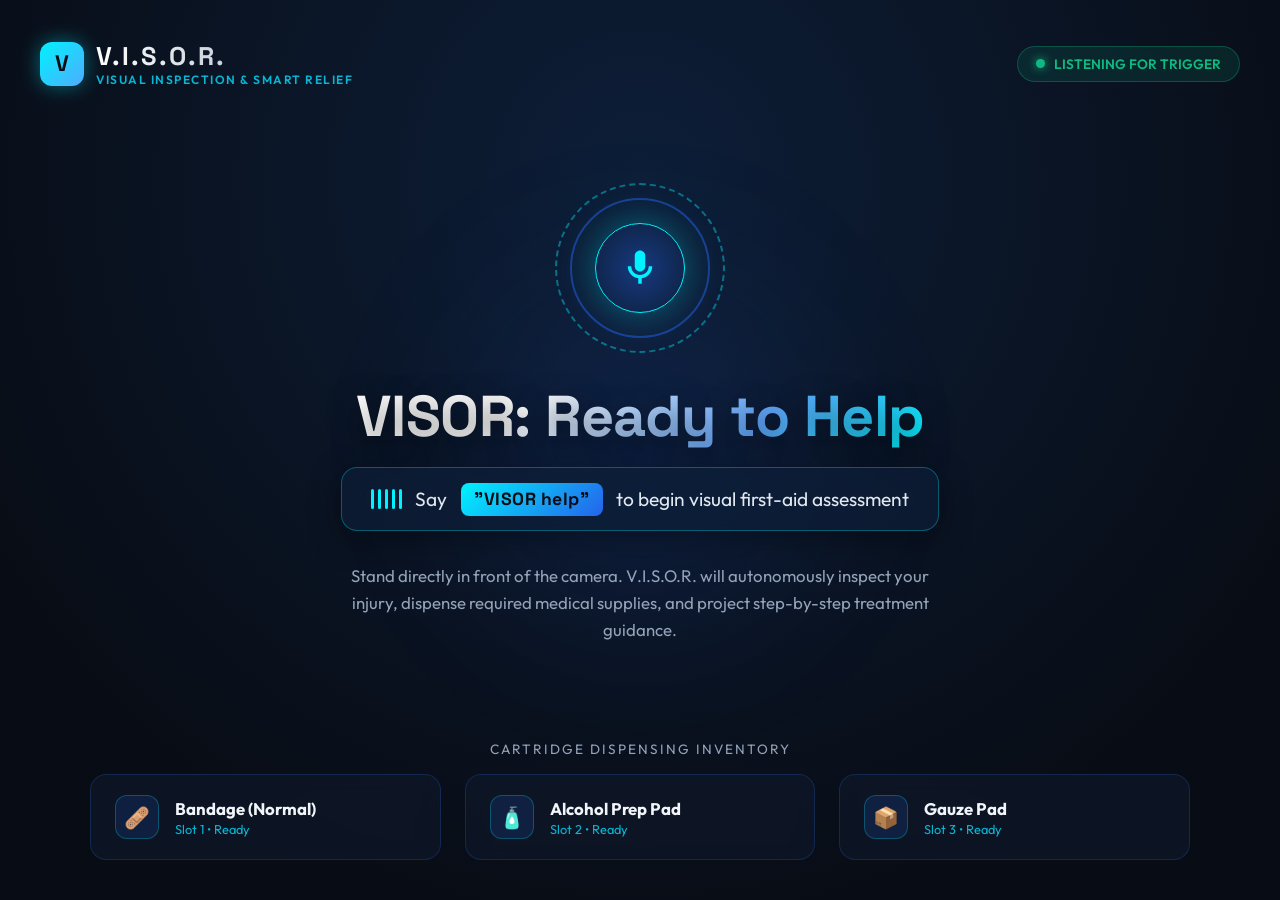
==== src/pi_logic/assets/standby.html @ e1086dc2 "Finish Raspberry Pi Code" ====
<!DOCTYPE html>
<html lang="en">
<head>
  <meta charset="UTF-8">
  <meta name="viewport" content="width=device-width, initial-scale=1.0">
  <title>V.I.S.O.R. - Ready to Help</title>
  <link rel="preconnect" href="https://fonts.googleapis.com">
  <link rel="preconnect" href="https://fonts.gstatic.com" crossorigin>
  <link href="https://fonts.googleapis.com/css2?family=Outfit:wght@300;400;600;700;800&family=Space+Grotesk:wght@500;700&display=swap" rel="stylesheet">
  <style>
    :root {
      --bg-dark: #080c14;
      --bg-gradient: radial-gradient(circle at 50% 20%, #0d1e38 0%, #080c14 80%);
      --card-bg: rgba(16, 26, 44, 0.65);
      --card-border: rgba(45, 120, 255, 0.2);
      --card-hover: rgba(45, 120, 255, 0.35);
      --accent-blue: #2563eb;
      --accent-cyan: #00f2fe;
      --accent-teal: #06b6d4;
      --accent-green: #10b981;
      --text-main: #f8fafc;
      --text-muted: #94a3b8;
      --glow-color: rgba(0, 242, 254, 0.35);
    }

    * {
      box-sizing: border-box;
      margin: 0;
      padding: 0;
      user-select: none;
    }

    body {
      background: var(--bg-gradient);
      background-color: var(--bg-dark);
      color: var(--text-main);
      font-family: 'Outfit', sans-serif;
      min-height: 100vh;
      display: flex;
      flex-direction: column;
      align-items: center;
      justify-content: space-between;
      overflow: hidden;
      padding: 2.5rem;
    }

    /* Ambient dynamic glow in background */
    .glow-orb {
      position: absolute;
      width: 500px;
      height: 500px;
      background: radial-gradient(circle, rgba(37, 99, 235, 0.15) 0%, rgba(0, 0, 0, 0) 70%);
      top: 50%;
      left: 50%;
      transform: translate(-50%, -50%);
      filter: blur(60px);
      z-index: 0;
      pointer-events: none;
      animation: pulseGlow 6s ease-in-out infinite alternate;
    }

    @keyframes pulseGlow {
      0% { transform: translate(-50%, -50%) scale(0.85); opacity: 0.5; }
      100% { transform: translate(-50%, -50%) scale(1.15); opacity: 0.9; }
    }

    /* Header */
    header {
      position: relative;
      z-index: 1;
      display: flex;
      justify-content: space-between;
      align-items: center;
      width: 100%;
      max-width: 1200px;
    }

    .brand {
      display: flex;
      align-items: center;
      gap: 0.75rem;
    }

    .brand-icon {
      width: 44px;
      height: 44px;
      background: linear-gradient(135deg, #00f2fe 0%, #4facfe 100%);
      border-radius: 12px;
      display: flex;
      align-items: center;
      justify-content: center;
      font-family: 'Space Grotesk', sans-serif;
      font-weight: 700;
      color: #080c14;
      font-size: 1.4rem;
      box-shadow: 0 0 20px rgba(0, 242, 254, 0.4);
    }

    .brand-title {
      font-family: 'Space Grotesk', sans-serif;
      font-size: 1.6rem;
      font-weight: 700;
      letter-spacing: 2px;
      background: linear-gradient(90deg, #ffffff, #94a3b8);
      -webkit-background-clip: text;
      -webkit-text-fill-color: transparent;
    }

    .brand-subtitle {
      font-size: 0.75rem;
      color: var(--accent-teal);
      letter-spacing: 1.5px;
      text-transform: uppercase;
      font-weight: 600;
    }

    .status-badge {
      display: flex;
      align-items: center;
      gap: 0.6rem;
      background: rgba(16, 185, 129, 0.12);
      border: 1px solid rgba(16, 185, 129, 0.3);
      padding: 0.5rem 1.1rem;
      border-radius: 9999px;
      font-size: 0.85rem;
      font-weight: 600;
      color: var(--accent-green);
      backdrop-filter: blur(10px);
    }

    .status-pulse {
      width: 9px;
      height: 9px;
      background-color: var(--accent-green);
      border-radius: 50%;
      box-shadow: 0 0 10px var(--accent-green);
      animation: blink 2s infinite ease-in-out;
    }

    @keyframes blink {
      0%, 100% { opacity: 1; transform: scale(1); }
      50% { opacity: 0.3; transform: scale(0.75); }
    }

    /* Main Core Display */
    main {
      position: relative;
      z-index: 1;
      display: flex;
      flex-direction: column;
      align-items: center;
      text-align: center;
      max-width: 900px;
    }

    .visual-ring-container {
      position: relative;
      width: 170px;
      height: 170px;
      display: flex;
      align-items: center;
      justify-content: center;
      margin-bottom: 2rem;
    }

    .visual-ring {
      position: absolute;
      inset: 0;
      border: 2px dashed rgba(0, 242, 254, 0.4);
      border-radius: 50%;
      animation: rotateRing 20s linear infinite;
    }

    .visual-ring-inner {
      position: absolute;
      inset: 15px;
      border: 2px solid rgba(37, 99, 235, 0.5);
      border-radius: 50%;
      animation: rotateRingRev 15s linear infinite;
    }

    @keyframes rotateRing {
      from { transform: rotate(0deg); }
      to { transform: rotate(360deg); }
    }

    @keyframes rotateRingRev {
      from { transform: rotate(360deg); }
      to { transform: rotate(0deg); }
    }

    .mic-icon-circle {
      width: 90px;
      height: 90px;
      background: radial-gradient(circle, rgba(37, 99, 235, 0.4) 0%, rgba(13, 30, 56, 0.8) 100%);
      border: 1px solid var(--accent-cyan);
      border-radius: 50%;
      display: flex;
      align-items: center;
      justify-content: center;
      box-shadow: 0 0 35px var(--glow-color);
    }

    .mic-icon-circle svg {
      width: 42px;
      height: 42px;
      fill: var(--accent-cyan);
    }

    h1.hero-title {
      font-family: 'Space Grotesk', sans-serif;
      font-size: 3.6rem;
      font-weight: 800;
      letter-spacing: -0.5px;
      line-height: 1.1;
      margin-bottom: 1.2rem;
      background: linear-gradient(135deg, #ffffff 30%, #60a5fa 70%, #00f2fe 100%);
      -webkit-background-clip: text;
      -webkit-text-fill-color: transparent;
      text-shadow: 0 10px 30px rgba(0, 0, 0, 0.5);
    }

    .trigger-prompt-box {
      display: inline-flex;
      align-items: center;
      gap: 0.85rem;
      background: rgba(13, 30, 56, 0.7);
      border: 1px solid rgba(0, 242, 254, 0.3);
      padding: 0.9rem 1.8rem;
      border-radius: 16px;
      box-shadow: 0 8px 32px rgba(0, 0, 0, 0.37);
      backdrop-filter: blur(12px);
      margin-bottom: 2rem;
    }

    .trigger-tag {
      background: linear-gradient(135deg, #00f2fe, #2563eb);
      color: #080c14;
      font-weight: 800;
      font-size: 1.1rem;
      padding: 0.35rem 0.85rem;
      border-radius: 8px;
      letter-spacing: 0.5px;
      font-family: 'Space Grotesk', sans-serif;
    }

    .trigger-text {
      font-size: 1.2rem;
      color: #e2e8f0;
      font-weight: 400;
    }

    .description-text {
      color: var(--text-muted);
      font-size: 1.05rem;
      max-width: 620px;
      line-height: 1.6;
    }

    /* Cartridges / Supplies Grid */
    footer {
      position: relative;
      z-index: 1;
      width: 100%;
      max-width: 1100px;
    }

    .supplies-title {
      font-size: 0.85rem;
      text-transform: uppercase;
      letter-spacing: 2px;
      color: var(--text-muted);
      margin-bottom: 1rem;
      text-align: center;
    }

    .supplies-grid {
      display: grid;
      grid-template-columns: repeat(3, 1fr);
      gap: 1.5rem;
      width: 100%;
    }

    .supply-card {
      background: var(--card-bg);
      border: 1px solid var(--card-border);
      padding: 1.25rem 1.5rem;
      border-radius: 16px;
      display: flex;
      align-items: center;
      gap: 1rem;
      backdrop-filter: blur(10px);
      transition: all 0.3s ease;
    }

    .supply-card:hover {
      border-color: var(--card-hover);
      transform: translateY(-2px);
      box-shadow: 0 8px 24px rgba(0, 110, 255, 0.15);
    }

    .supply-icon {
      width: 44px;
      height: 44px;
      background: rgba(37, 99, 235, 0.15);
      border: 1px solid rgba(0, 242, 254, 0.25);
      border-radius: 12px;
      display: flex;
      align-items: center;
      justify-content: center;
      font-size: 1.3rem;
      color: var(--accent-cyan);
    }

    .supply-info {
      display: flex;
      flex-direction: column;
    }

    .supply-name {
      font-weight: 700;
      font-size: 1.05rem;
      color: #f1f5f9;
    }

    .supply-meta {
      font-size: 0.8rem;
      color: var(--accent-teal);
      margin-top: 2px;
    }

    /* Wave effect animation for voice listening */
    .sound-bars {
      display: flex;
      align-items: center;
      gap: 4px;
      height: 20px;
    }

    .bar {
      width: 3px;
      height: 100%;
      background: var(--accent-cyan);
      border-radius: 2px;
      animation: soundWave 1.2s ease-in-out infinite alternate;
    }

    .bar:nth-child(2) { animation-delay: 0.2s; }
    .bar:nth-child(3) { animation-delay: 0.4s; }
    .bar:nth-child(4) { animation-delay: 0.1s; }
    .bar:nth-child(5) { animation-delay: 0.3s; }

    @keyframes soundWave {
      0% { height: 4px; opacity: 0.4; }
      100% { height: 18px; opacity: 1; }
    }
  </style>
</head>
<body>
  <div class="glow-orb"></div>

  <header>
    <div class="brand">
      <div class="brand-icon">V</div>
      <div>
        <div class="brand-title">V.I.S.O.R.</div>
        <div class="brand-subtitle">Visual Inspection & Smart Relief</div>
      </div>
    </div>

    <div class="status-badge" id="system-status-badge">
      <div class="status-pulse"></div>
      <span id="status-text">LISTENING FOR TRIGGER</span>
    </div>
  </header>

  <main>
    <div class="visual-ring-container">
      <div class="visual-ring"></div>
      <div class="visual-ring-inner"></div>
      <div class="mic-icon-circle">
        <svg viewBox="0 0 24 24">
          <path d="M12 14c1.66 0 3-1.34 3-3V5c0-1.66-1.34-3-3-3S9 3.34 9 5v6c0 1.66 1.34 3 3 3z"/>
          <path d="M17 11c0 2.76-2.24 5-5 5s-5-2.24-5-5H5c0 3.53 2.61 6.43 6 6.92V21h2v-3.08c3.39-.49 6-3.39 6-6.92h-2z"/>
        </svg>
      </div>
    </div>

    <h1 class="hero-title">VISOR: Ready to Help</h1>

    <div class="trigger-prompt-box">
      <div class="sound-bars">
        <div class="bar"></div>
        <div class="bar"></div>
        <div class="bar"></div>
        <div class="bar"></div>
        <div class="bar"></div>
      </div>
      <span class="trigger-text">Say</span>
      <span class="trigger-tag">"VISOR help"</span>
      <span class="trigger-text">to begin visual first-aid assessment</span>
    </div>

    <p class="description-text">
      Stand directly in front of the camera. V.I.S.O.R. will autonomously inspect your injury, dispense required medical supplies, and project step-by-step treatment guidance.
    </p>
  </main>

  <footer>
    <div class="supplies-title">Cartridge Dispensing Inventory</div>
    <div class="supplies-grid">
      <div class="supply-card">
        <div class="supply-icon">🩹</div>
        <div class="supply-info">
          <span class="supply-name">Bandage (Normal)</span>
          <span class="supply-meta">Slot 1 &bull; Ready</span>
        </div>
      </div>
      <div class="supply-card">
        <div class="supply-icon">🧴</div>
        <div class="supply-info">
          <span class="supply-name">Alcohol Prep Pad</span>
          <span class="supply-meta">Slot 2 &bull; Ready</span>
        </div>
      </div>
      <div class="supply-card">
        <div class="supply-icon">📦</div>
        <div class="supply-info">
          <span class="supply-name">Gauze Pad</span>
          <span class="supply-meta">Slot 3 &bull; Ready</span>
        </div>
      </div>
    </div>
  </footer>
</body>
</html>
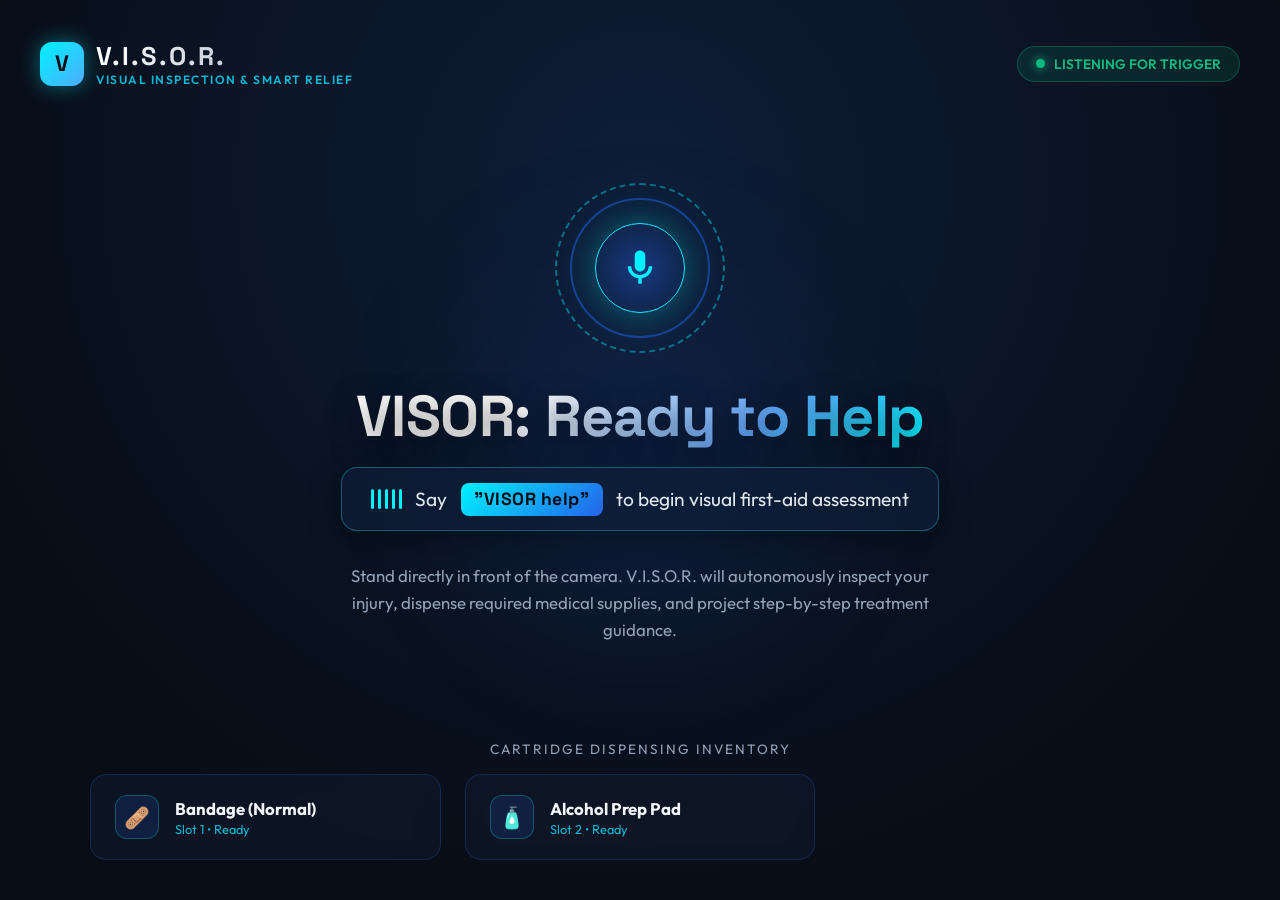
==== commit 3af0be8b: "Comment out logic for gauze pad To make sure the proejct can be finished on time, the project will o" ====
--- a/src/pi_logic/assets/standby.html
+++ b/src/pi_logic/assets/standby.html
@@ -423,6 +423,7 @@
           <span class="supply-meta">Slot 2 &bull; Ready</span>
         </div>
       </div>
+      <!-- [DISABLED: Slot 3 Gauze Pad - 2-item dispensing only]
       <div class="supply-card">
         <div class="supply-icon">📦</div>
         <div class="supply-info">
@@ -430,6 +431,7 @@
           <span class="supply-meta">Slot 3 &bull; Ready</span>
         </div>
       </div>
+      -->
     </div>
   </footer>
 </body>
